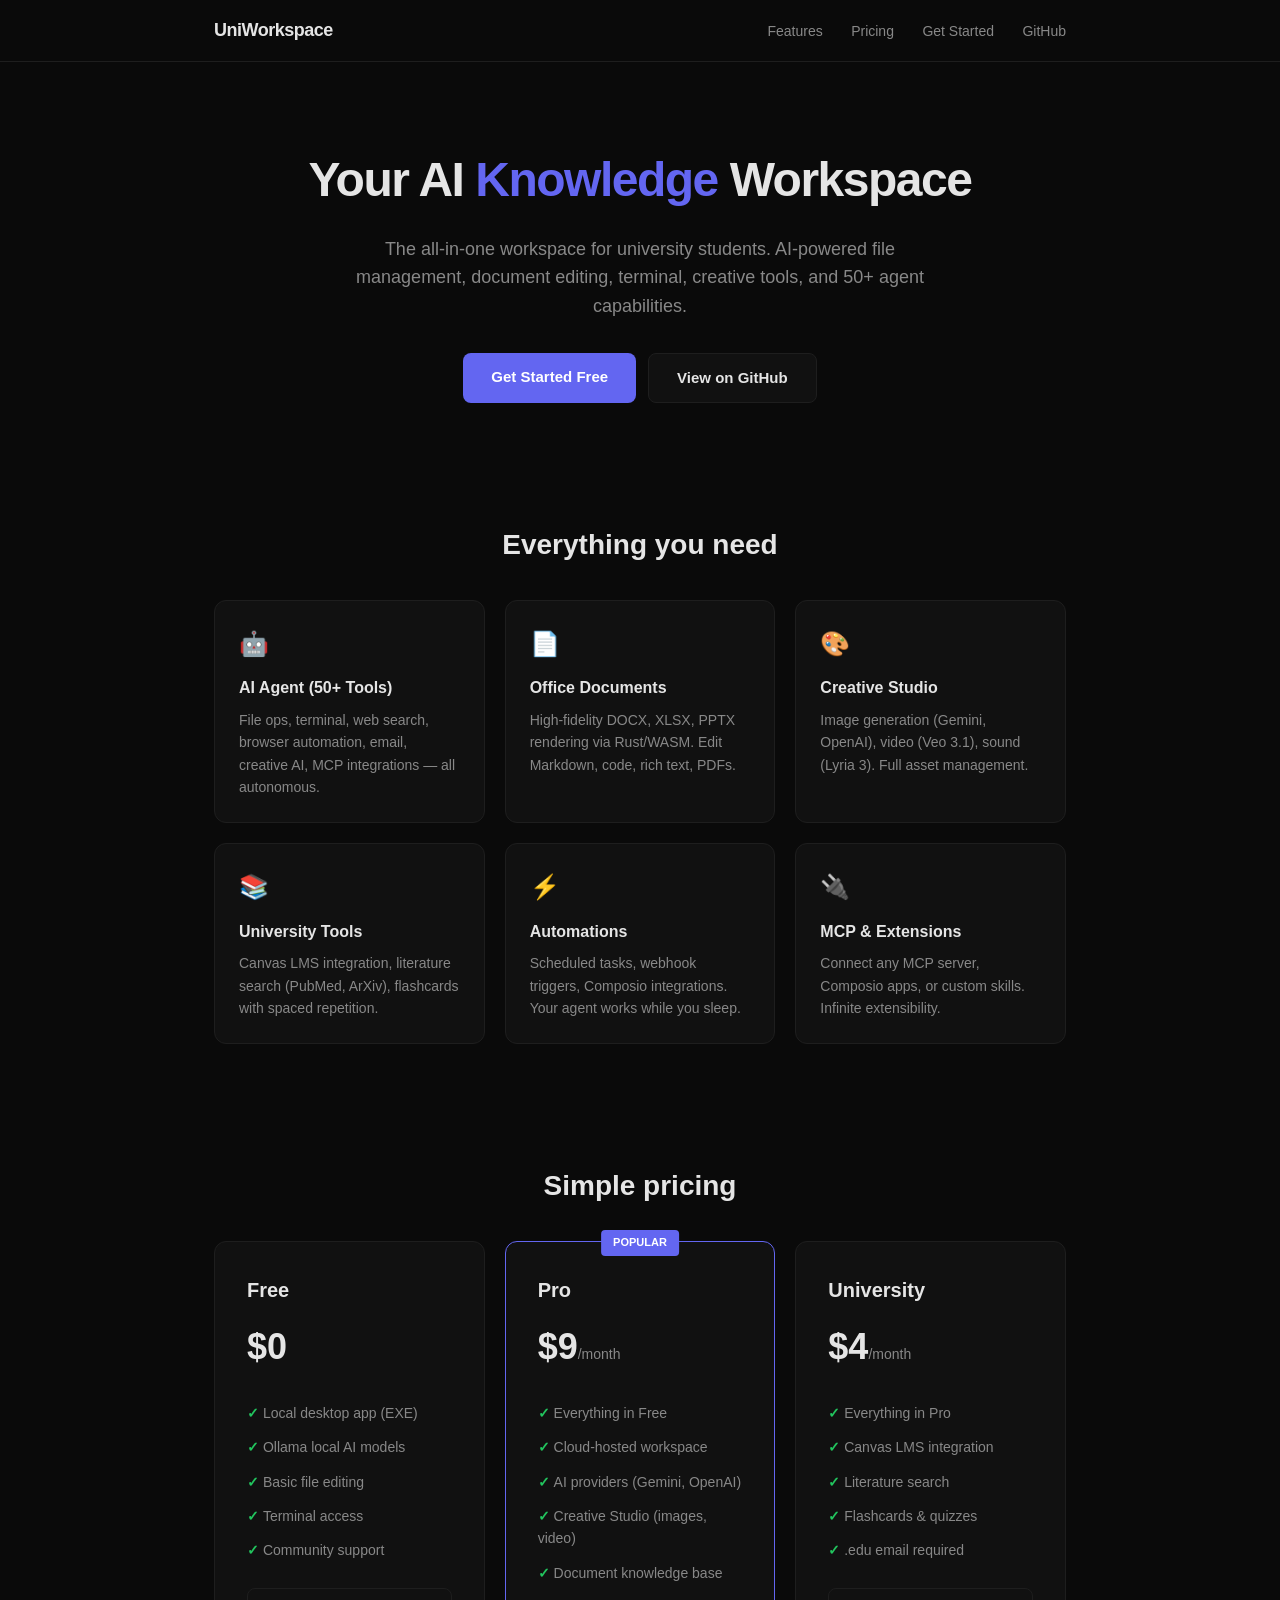
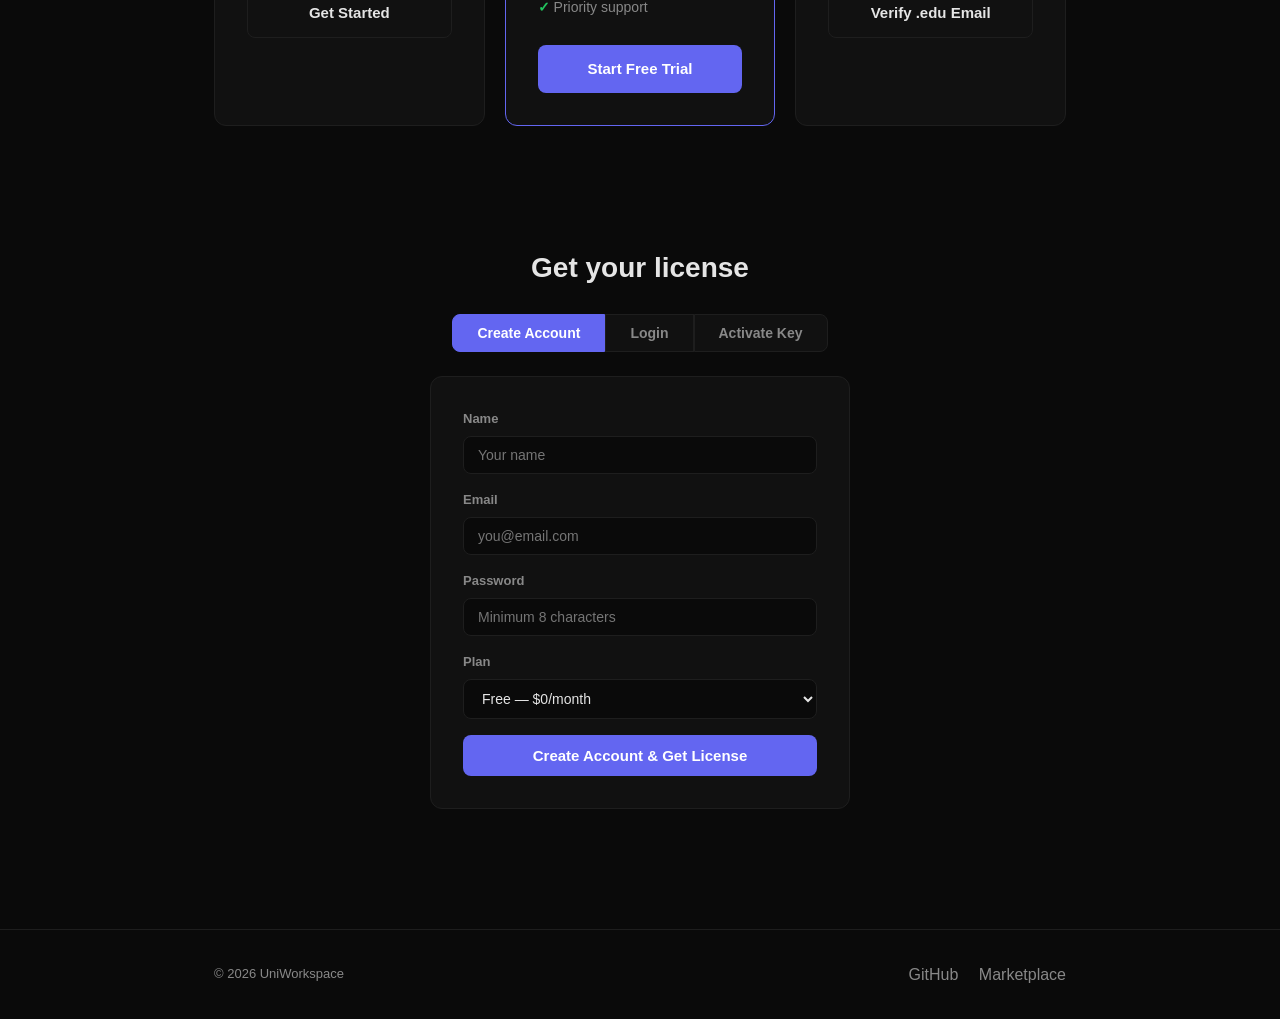
==== uniworkspace.html @ 785bf951 "Add UniWorkspace landing page with account creation and license system" ====
<!DOCTYPE html>
<html lang="en">
<head>
  <meta charset="UTF-8">
  <meta name="viewport" content="width=device-width, initial-scale=1.0">
  <title>UniWorkspace — AI Knowledge Workspace</title>
  <style>
    :root {
      --bg: #0a0a0a;
      --surface: #111111;
      --border: #1e1e1e;
      --text: #e5e5e5;
      --muted: #888;
      --accent: #6366f1;
      --accent-hover: #818cf8;
      --green: #22c55e;
      --red: #ef4444;
    }
    * { margin: 0; padding: 0; box-sizing: border-box; }
    body { font-family: -apple-system, BlinkMacSystemFont, 'Segoe UI', sans-serif; background: var(--bg); color: var(--text); line-height: 1.6; }
    .container { max-width: 900px; margin: 0 auto; padding: 0 24px; }

    /* Nav */
    nav { border-bottom: 1px solid var(--border); padding: 16px 0; }
    nav .container { display: flex; justify-content: space-between; align-items: center; }
    .nav-brand { font-weight: 700; font-size: 18px; letter-spacing: -0.5px; }
    .nav-links a { color: var(--muted); text-decoration: none; margin-left: 24px; font-size: 14px; transition: color 0.2s; }
    .nav-links a:hover { color: var(--text); }

    /* Hero */
    .hero { padding: 80px 0 60px; text-align: center; }
    .hero h1 { font-size: 48px; font-weight: 800; letter-spacing: -1.5px; margin-bottom: 16px; }
    .hero h1 span { color: var(--accent); }
    .hero p { font-size: 18px; color: var(--muted); max-width: 600px; margin: 0 auto 32px; }
    .hero-buttons { display: flex; gap: 12px; justify-content: center; flex-wrap: wrap; }
    .btn { padding: 12px 28px; border-radius: 8px; font-size: 15px; font-weight: 600; text-decoration: none; transition: all 0.2s; cursor: pointer; border: none; }
    .btn-primary { background: var(--accent); color: white; }
    .btn-primary:hover { background: var(--accent-hover); }
    .btn-secondary { background: var(--surface); color: var(--text); border: 1px solid var(--border); }
    .btn-secondary:hover { border-color: var(--accent); }

    /* Features */
    .features { padding: 60px 0; }
    .features h2 { font-size: 28px; font-weight: 700; margin-bottom: 32px; text-align: center; }
    .feature-grid { display: grid; grid-template-columns: repeat(auto-fit, minmax(250px, 1fr)); gap: 20px; }
    .feature-card { background: var(--surface); border: 1px solid var(--border); border-radius: 12px; padding: 24px; }
    .feature-card h3 { font-size: 16px; margin-bottom: 8px; }
    .feature-card p { font-size: 14px; color: var(--muted); }
    .feature-icon { font-size: 24px; margin-bottom: 12px; }

    /* Pricing */
    .pricing { padding: 60px 0; }
    .pricing h2 { font-size: 28px; font-weight: 700; margin-bottom: 32px; text-align: center; }
    .pricing-grid { display: grid; grid-template-columns: repeat(auto-fit, minmax(260px, 1fr)); gap: 20px; }
    .price-card { background: var(--surface); border: 1px solid var(--border); border-radius: 12px; padding: 32px; position: relative; }
    .price-card.popular { border-color: var(--accent); }
    .price-card.popular::before { content: 'POPULAR'; position: absolute; top: -12px; left: 50%; transform: translateX(-50%); background: var(--accent); color: white; font-size: 11px; font-weight: 700; padding: 4px 12px; border-radius: 4px; }
    .price-card h3 { font-size: 20px; margin-bottom: 4px; }
    .price-card .price { font-size: 36px; font-weight: 800; margin: 12px 0; }
    .price-card .price span { font-size: 14px; font-weight: 400; color: var(--muted); }
    .price-card ul { list-style: none; margin: 20px 0; }
    .price-card ul li { padding: 6px 0; font-size: 14px; color: var(--muted); }
    .price-card ul li::before { content: '✓ '; color: var(--green); font-weight: 700; }
    .price-card .btn { width: 100%; text-align: center; display: block; }

    /* Auth Section */
    .auth-section { padding: 60px 0; }
    .auth-tabs { display: flex; gap: 0; margin-bottom: 24px; justify-content: center; }
    .auth-tab { padding: 10px 24px; background: var(--surface); border: 1px solid var(--border); color: var(--muted); cursor: pointer; font-size: 14px; font-weight: 600; transition: all 0.2s; }
    .auth-tab:first-child { border-radius: 8px 0 0 8px; }
    .auth-tab:last-child { border-radius: 0 8px 8px 0; }
    .auth-tab.active { background: var(--accent); color: white; border-color: var(--accent); }
    .auth-form { background: var(--surface); border: 1px solid var(--border); border-radius: 12px; padding: 32px; max-width: 420px; margin: 0 auto; }
    .auth-form.hidden { display: none; }
    .form-group { margin-bottom: 16px; }
    .form-group label { display: block; font-size: 13px; font-weight: 600; margin-bottom: 6px; color: var(--muted); }
    .form-group input { width: 100%; padding: 10px 14px; background: var(--bg); border: 1px solid var(--border); border-radius: 8px; color: var(--text); font-size: 14px; outline: none; transition: border 0.2s; }
    .form-group input:focus { border-color: var(--accent); }
    .form-error { color: var(--red); font-size: 12px; margin-top: 4px; display: none; }
    .form-success { color: var(--green); font-size: 13px; margin-top: 12px; display: none; text-align: center; }

    /* License Key Display */
    .license-display { background: var(--bg); border: 1px solid var(--border); border-radius: 8px; padding: 16px; margin-top: 16px; display: none; }
    .license-display.visible { display: block; }
    .license-key { font-family: monospace; font-size: 14px; word-break: break-all; color: var(--green); background: var(--bg); padding: 12px; border-radius: 6px; border: 1px solid var(--border); }
    .license-actions { display: flex; gap: 8px; margin-top: 12px; }
    .license-actions .btn { padding: 8px 16px; font-size: 13px; }

    /* Footer */
    footer { border-top: 1px solid var(--border); padding: 32px 0; margin-top: 60px; }
    footer .container { display: flex; justify-content: space-between; align-items: center; }
    footer p { font-size: 13px; color: var(--muted); }
    footer a { color: var(--muted); text-decoration: none; }
    footer a:hover { color: var(--text); }

    @media (max-width: 640px) {
      .hero h1 { font-size: 32px; }
      .pricing-grid { grid-template-columns: 1fr; }
    }
  </style>
</head>
<body>

  <nav>
    <div class="container">
      <div class="nav-brand">UniWorkspace</div>
      <div class="nav-links">
        <a href="#features">Features</a>
        <a href="#pricing">Pricing</a>
        <a href="#auth">Get Started</a>
        <a href="https://github.com/mtenacious/UniWorkspace" target="_blank">GitHub</a>
      </div>
    </div>
  </nav>

  <section class="hero">
    <div class="container">
      <h1>Your AI <span>Knowledge</span> Workspace</h1>
      <p>The all-in-one workspace for university students. AI-powered file management, document editing, terminal, creative tools, and 50+ agent capabilities.</p>
      <div class="hero-buttons">
        <a href="#auth" class="btn btn-primary">Get Started Free</a>
        <a href="https://github.com/mtenacious/UniWorkspace" class="btn btn-secondary" target="_blank">View on GitHub</a>
      </div>
    </div>
  </section>

  <section class="features" id="features">
    <div class="container">
      <h2>Everything you need</h2>
      <div class="feature-grid">
        <div class="feature-card">
          <div class="feature-icon">🤖</div>
          <h3>AI Agent (50+ Tools)</h3>
          <p>File ops, terminal, web search, browser automation, email, creative AI, MCP integrations — all autonomous.</p>
        </div>
        <div class="feature-card">
          <div class="feature-icon">📄</div>
          <h3>Office Documents</h3>
          <p>High-fidelity DOCX, XLSX, PPTX rendering via Rust/WASM. Edit Markdown, code, rich text, PDFs.</p>
        </div>
        <div class="feature-card">
          <div class="feature-icon">🎨</div>
          <h3>Creative Studio</h3>
          <p>Image generation (Gemini, OpenAI), video (Veo 3.1), sound (Lyria 3). Full asset management.</p>
        </div>
        <div class="feature-card">
          <div class="feature-icon">📚</div>
          <h3>University Tools</h3>
          <p>Canvas LMS integration, literature search (PubMed, ArXiv), flashcards with spaced repetition.</p>
        </div>
        <div class="feature-card">
          <div class="feature-icon">⚡</div>
          <h3>Automations</h3>
          <p>Scheduled tasks, webhook triggers, Composio integrations. Your agent works while you sleep.</p>
        </div>
        <div class="feature-card">
          <div class="feature-icon">🔌</div>
          <h3>MCP & Extensions</h3>
          <p>Connect any MCP server, Composio apps, or custom skills. Infinite extensibility.</p>
        </div>
      </div>
    </div>
  </section>

  <section class="pricing" id="pricing">
    <div class="container">
      <h2>Simple pricing</h2>
      <div class="pricing-grid">
        <div class="price-card">
          <h3>Free</h3>
          <div class="price">$0</div>
          <ul>
            <li>Local desktop app (EXE)</li>
            <li>Ollama local AI models</li>
            <li>Basic file editing</li>
            <li>Terminal access</li>
            <li>Community support</li>
          </ul>
          <a href="#auth" class="btn btn-secondary">Get Started</a>
        </div>
        <div class="price-card popular">
          <h3>Pro</h3>
          <div class="price">$9<span>/month</span></div>
          <ul>
            <li>Everything in Free</li>
            <li>Cloud-hosted workspace</li>
            <li>AI providers (Gemini, OpenAI)</li>
            <li>Creative Studio (images, video)</li>
            <li>Document knowledge base</li>
            <li>Priority support</li>
          </ul>
          <a href="#auth" class="btn btn-primary">Start Free Trial</a>
        </div>
        <div class="price-card">
          <h3>University</h3>
          <div class="price">$4<span>/month</span></div>
          <ul>
            <li>Everything in Pro</li>
            <li>Canvas LMS integration</li>
            <li>Literature search</li>
            <li>Flashcards & quizzes</li>
            <li>.edu email required</li>
          </ul>
          <a href="#auth" class="btn btn-secondary">Verify .edu Email</a>
        </div>
      </div>
    </div>
  </section>

  <section class="auth-section" id="auth">
    <div class="container">
      <h2 style="text-align:center; font-size:28px; font-weight:700; margin-bottom:24px;">Get your license</h2>
      <div class="auth-tabs">
        <button class="auth-tab active" onclick="showTab('register')">Create Account</button>
        <button class="auth-tab" onclick="showTab('login')">Login</button>
        <button class="auth-tab" onclick="showTab('activate')">Activate Key</button>
      </div>

      <!-- Register Form -->
      <div class="auth-form" id="form-register">
        <div class="form-group">
          <label>Name</label>
          <input type="text" id="reg-name" placeholder="Your name">
        </div>
        <div class="form-group">
          <label>Email</label>
          <input type="email" id="reg-email" placeholder="you@email.com">
          <div class="form-error" id="reg-email-error">Please enter a valid email</div>
        </div>
        <div class="form-group">
          <label>Password</label>
          <input type="password" id="reg-password" placeholder="Minimum 8 characters">
          <div class="form-error" id="reg-password-error">Password must be at least 8 characters</div>
        </div>
        <div class="form-group">
          <label>Plan</label>
          <select id="reg-plan" style="width:100%; padding:10px 14px; background:var(--bg); border:1px solid var(--border); border-radius:8px; color:var(--text); font-size:14px; outline:none;">
            <option value="free">Free — $0/month</option>
            <option value="pro">Pro — $9/month</option>
            <option value="university">University — $4/month (.edu required)</option>
          </select>
        </div>
        <button class="btn btn-primary" style="width:100%" onclick="register()">Create Account & Get License</button>
        <div class="form-success" id="reg-success"></div>
        <div class="license-display" id="reg-license">
          <p style="font-size:13px; color:var(--muted); margin-bottom:8px;">Your license key:</p>
          <div class="license-key" id="reg-license-key"></div>
          <div class="license-actions">
            <button class="btn btn-secondary" onclick="copyKey('reg-license-key')">Copy Key</button>
            <a href="https://github.com/mtenacious/UniWorkspace/releases" class="btn btn-primary" target="_blank">Download App</a>
          </div>
        </div>
      </div>

      <!-- Login Form -->
      <div class="auth-form hidden" id="form-login">
        <div class="form-group">
          <label>Email</label>
          <input type="email" id="login-email" placeholder="you@email.com">
        </div>
        <div class="form-group">
          <label>Password</label>
          <input type="password" id="login-password" placeholder="Your password">
        </div>
        <button class="btn btn-primary" style="width:100%" onclick="login()">Login</button>
        <div class="form-success" id="login-success"></div>
        <div class="license-display" id="login-license">
          <p style="font-size:13px; color:var(--muted); margin-bottom:8px;">Your license key:</p>
          <div class="license-key" id="login-license-key"></div>
          <div class="license-actions">
            <button class="btn btn-secondary" onclick="copyKey('login-license-key')">Copy Key</button>
          </div>
        </div>
      </div>

      <!-- Activate Form -->
      <div class="auth-form hidden" id="form-activate">
        <div class="form-group">
          <label>License Key</label>
          <input type="text" id="activate-key" placeholder="Paste your license key">
        </div>
        <button class="btn btn-primary" style="width:100%" onclick="activateKey()">Activate</button>
        <div class="form-success" id="activate-success"></div>
      </div>
    </div>
  </section>

  <footer>
    <div class="container">
      <p>&copy; 2026 UniWorkspace</p>
      <div>
        <a href="https://github.com/mtenacious/UniWorkspace" target="_blank" style="margin-right:16px">GitHub</a>
        <a href="https://github.com/mtenacious/uniworkspace-marketplace" target="_blank">Marketplace</a>
      </div>
    </div>
  </footer>

  <script>
    // Simple client-side license system
    // In production, this would call a backend API
    const STORAGE_KEY = 'uniworkspace_accounts';

    function getAccounts() {
      try { return JSON.parse(localStorage.getItem(STORAGE_KEY) || '{}'); } catch { return {}; }
    }

    function saveAccounts(accounts) {
      localStorage.setItem(STORAGE_KEY, JSON.stringify(accounts));
    }

    function generateLicenseKey(email, plan) {
      const data = email + ':' + plan + ':' + Date.now();
      let hash = 0;
      for (let i = 0; i < data.length; i++) {
        const char = data.charCodeAt(i);
        hash = ((hash << 5) - hash) + char;
        hash = hash & hash;
      }
      const hex = Math.abs(hash).toString(16).padStart(8, '0');
      const ts = Date.now().toString(36);
      return 'UW-' + plan.toUpperCase().slice(0, 3) + '-' + hex + '-' + ts + '-' + hex.split('').reverse().join('');
    }

    function showTab(tab) {
      document.querySelectorAll('.auth-tab').forEach(t => t.classList.remove('active'));
      document.querySelectorAll('.auth-form').forEach(f => f.classList.add('hidden'));
      event.target.classList.add('active');
      document.getElementById('form-' + tab).classList.remove('hidden');
    }

    function register() {
      const name = document.getElementById('reg-name').value.trim();
      const email = document.getElementById('reg-email').value.trim();
      const password = document.getElementById('reg-password').value;
      const plan = document.getElementById('reg-plan').value;

      // Validate
      let valid = true;
      if (!email.includes('@')) {
        document.getElementById('reg-email-error').style.display = 'block';
        valid = false;
      } else {
        document.getElementById('reg-email-error').style.display = 'none';
      }
      if (password.length < 8) {
        document.getElementById('reg-password-error').style.display = 'block';
        valid = false;
      } else {
        document.getElementById('reg-password-error').style.display = 'none';
      }
      if (!valid) return;

      if (plan === 'university' && !email.endsWith('.edu')) {
        alert('University plan requires a .edu email address');
        return;
      }

      const accounts = getAccounts();
      if (accounts[email]) {
        alert('Account already exists. Use login instead.');
        return;
      }

      const licenseKey = generateLicenseKey(email, plan);
      accounts[email] = { name, email, password: btoa(password), plan, licenseKey, created: new Date().toISOString() };
      saveAccounts(accounts);

      document.getElementById('reg-license-key').textContent = licenseKey;
      document.getElementById('reg-license').classList.add('visible');
      document.getElementById('reg-success').textContent = 'Account created! Copy your license key below.';
      document.getElementById('reg-success').style.display = 'block';
    }

    function login() {
      const email = document.getElementById('login-email').value.trim();
      const password = document.getElementById('login-password').value;
      const accounts = getAccounts();
      const account = accounts[email];

      if (!account || account.password !== btoa(password)) {
        alert('Invalid email or password');
        return;
      }

      document.getElementById('login-license-key').textContent = account.licenseKey;
      document.getElementById('login-license').classList.add('visible');
      document.getElementById('login-success').textContent = 'Welcome back, ' + account.name + '!';
      document.getElementById('login-success').style.display = 'block';
    }

    function activateKey() {
      const key = document.getElementById('activate-key').value.trim();
      if (!key.startsWith('UW-')) {
        alert('Invalid license key format');
        return;
      }
      document.getElementById('activate-success').textContent = 'License key activated! Paste it in UniWorkspace Settings > License.';
      document.getElementById('activate-success').style.display = 'block';
    }

    function copyKey(elementId) {
      const key = document.getElementById(elementId).textContent;
      navigator.clipboard.writeText(key).then(() => {
        alert('License key copied!');
      });
    }
  </script>

</body>
</html>
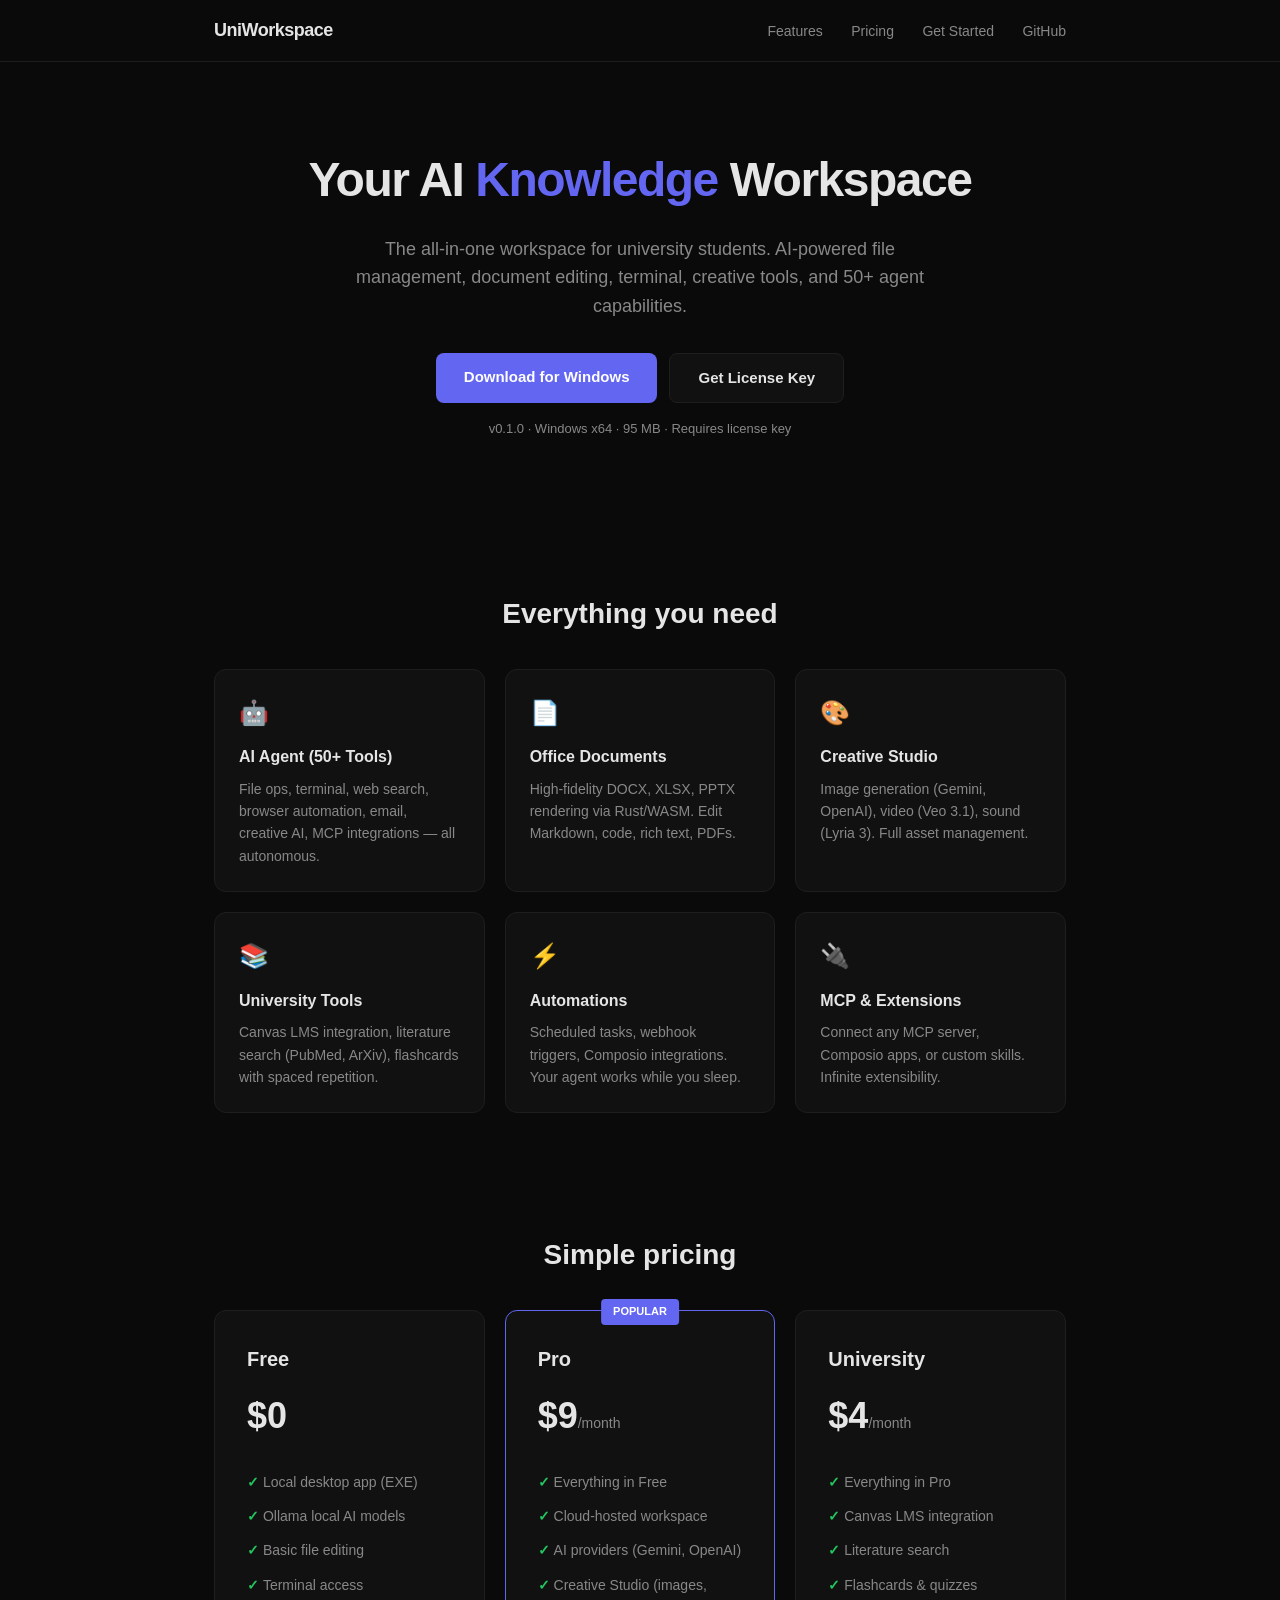
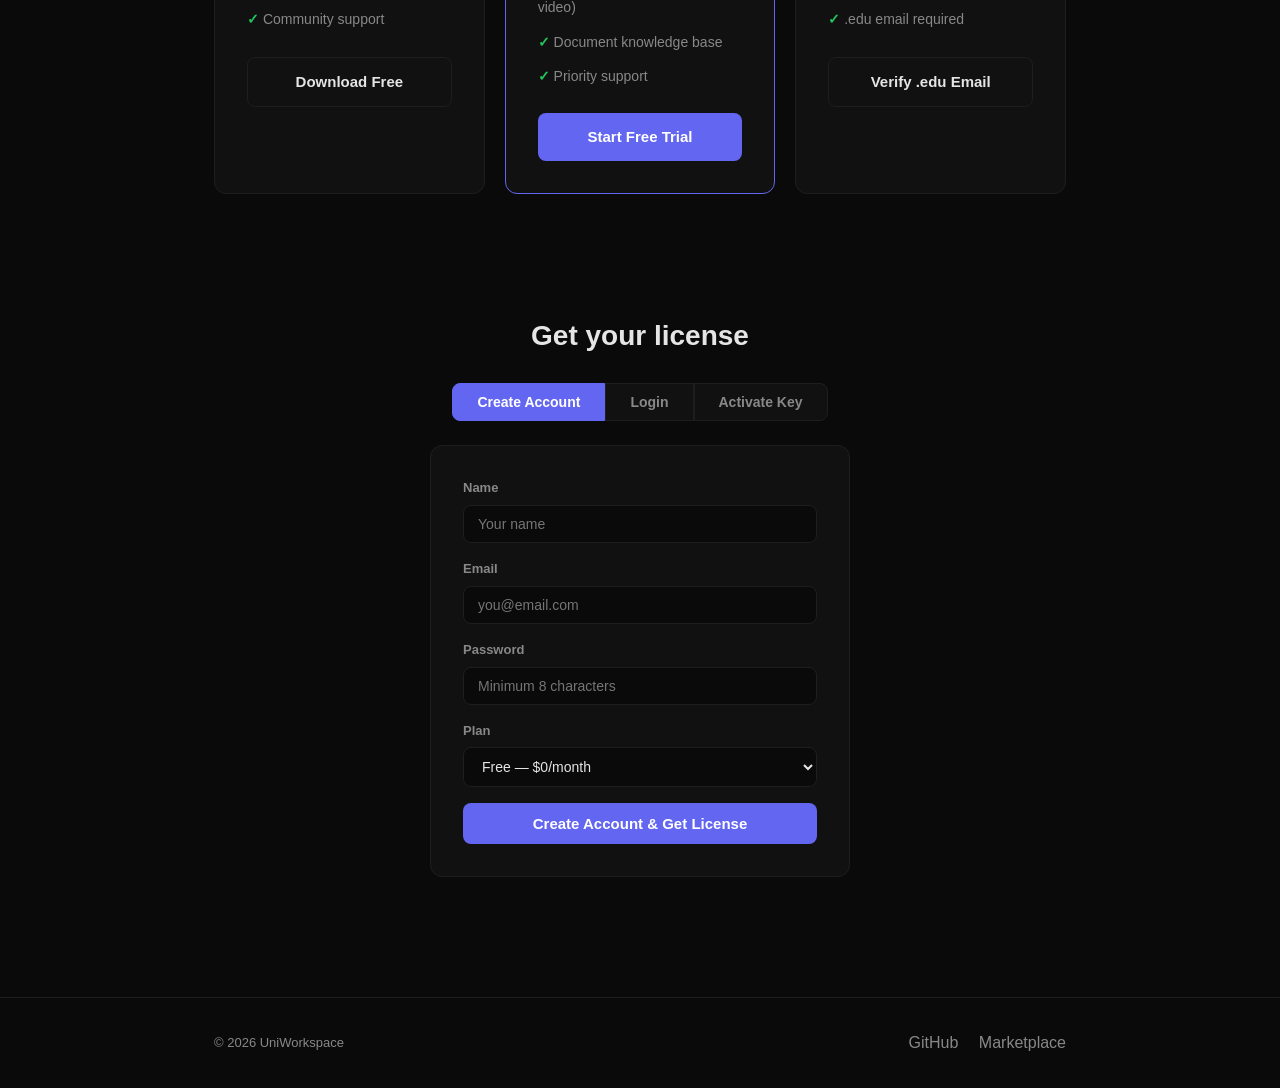
==== commit 81395c3b: "Add download button linking to GitHub Release" ====
--- a/uniworkspace.html
+++ b/uniworkspace.html
@@ -118,9 +118,10 @@
       <h1>Your AI <span>Knowledge</span> Workspace</h1>
       <p>The all-in-one workspace for university students. AI-powered file management, document editing, terminal, creative tools, and 50+ agent capabilities.</p>
       <div class="hero-buttons">
-        <a href="#auth" class="btn btn-primary">Get Started Free</a>
-        <a href="https://github.com/mtenacious/UniWorkspace" class="btn btn-secondary" target="_blank">View on GitHub</a>
-      </div>
+        <a href="https://github.com/mtenacious/UniWorkspace/releases/latest/download/UniWorkspace-0.1.0-win-x64.exe" class="btn btn-primary">Download for Windows</a>
+        <a href="#auth" class="btn btn-secondary">Get License Key</a>
+      </div>
+      <p style="font-size:13px; color:var(--muted); margin-top:16px;">v0.1.0 · Windows x64 · 95 MB · Requires license key</p>
     </div>
   </section>
 
@@ -176,7 +177,7 @@
             <li>Terminal access</li>
             <li>Community support</li>
           </ul>
-          <a href="#auth" class="btn btn-secondary">Get Started</a>
+          <a href="https://github.com/mtenacious/UniWorkspace/releases/latest/download/UniWorkspace-0.1.0-win-x64.exe" class="btn btn-secondary">Download Free</a>
         </div>
         <div class="price-card popular">
           <h3>Pro</h3>
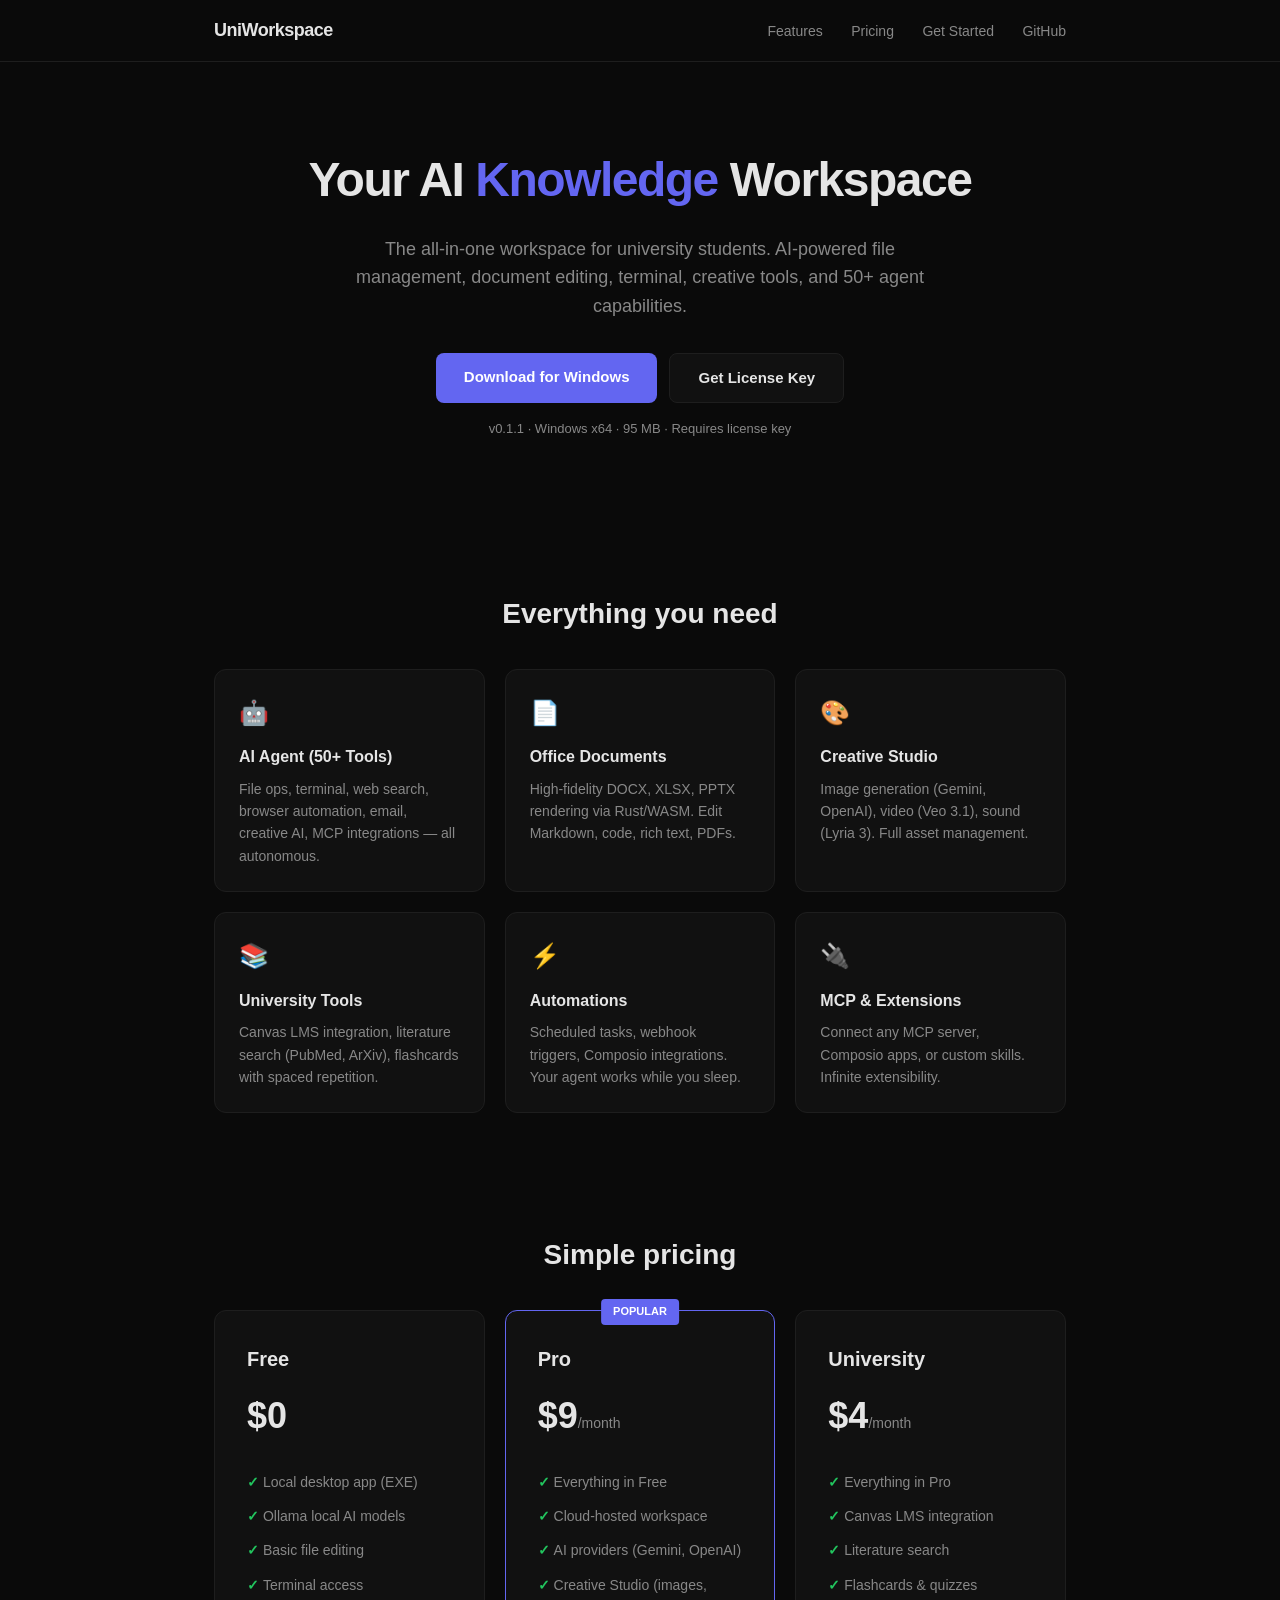
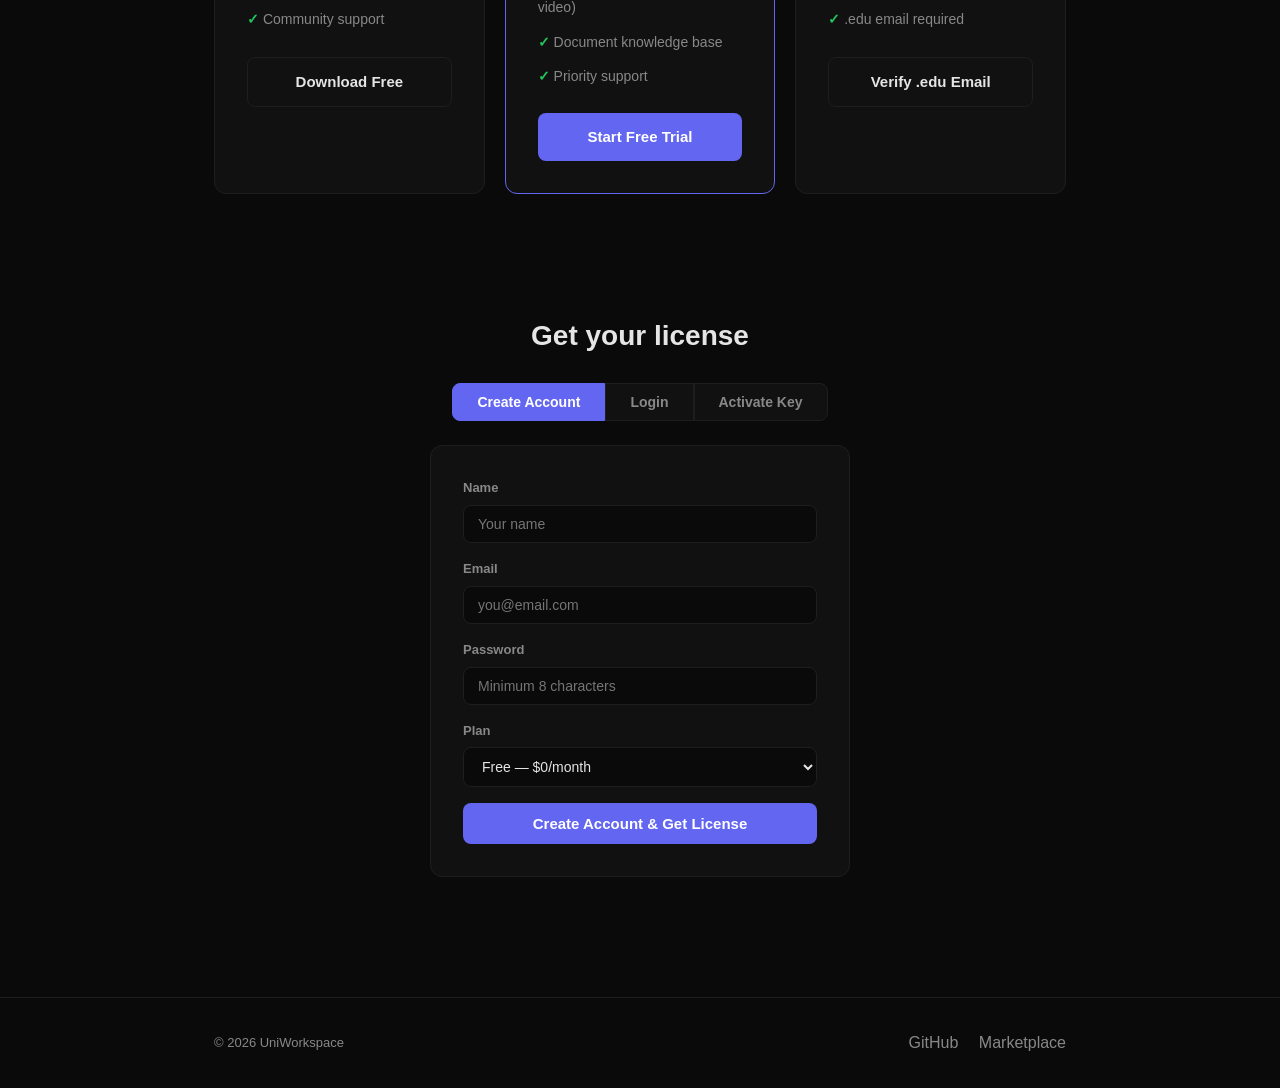
==== commit 9264d029: "Update download link to v0.1.1" ====
--- a/uniworkspace.html
+++ b/uniworkspace.html
@@ -118,10 +118,10 @@
       <h1>Your AI <span>Knowledge</span> Workspace</h1>
       <p>The all-in-one workspace for university students. AI-powered file management, document editing, terminal, creative tools, and 50+ agent capabilities.</p>
       <div class="hero-buttons">
-        <a href="https://github.com/mtenacious/UniWorkspace/releases/latest/download/UniWorkspace-0.1.0-win-x64.exe" class="btn btn-primary">Download for Windows</a>
+        <a href="https://github.com/mtenacious/UniWorkspace/releases/latest/download/UniWorkspace-0.1.1-win-x64.exe" class="btn btn-primary">Download for Windows</a>
         <a href="#auth" class="btn btn-secondary">Get License Key</a>
       </div>
-      <p style="font-size:13px; color:var(--muted); margin-top:16px;">v0.1.0 · Windows x64 · 95 MB · Requires license key</p>
+      <p style="font-size:13px; color:var(--muted); margin-top:16px;">v0.1.1 · Windows x64 · 95 MB · Requires license key</p>
     </div>
   </section>
 
@@ -177,7 +177,7 @@
             <li>Terminal access</li>
             <li>Community support</li>
           </ul>
-          <a href="https://github.com/mtenacious/UniWorkspace/releases/latest/download/UniWorkspace-0.1.0-win-x64.exe" class="btn btn-secondary">Download Free</a>
+          <a href="https://github.com/mtenacious/UniWorkspace/releases/latest/download/UniWorkspace-0.1.1-win-x64.exe" class="btn btn-secondary">Download Free</a>
         </div>
         <div class="price-card popular">
           <h3>Pro</h3>
@@ -319,7 +319,8 @@
       }
       const hex = Math.abs(hash).toString(16).padStart(8, '0');
       const ts = Date.now().toString(36);
-      return 'UW-' + plan.toUpperCase().slice(0, 3) + '-' + hex + '-' + ts + '-' + hex.split('').reverse().join('');
+      const planCode = plan === 'free' ? 'FREE' : plan === 'pro' ? 'PRO' : 'UNI';
+      return 'UW-' + planCode + '-' + hex + '-' + ts + '-' + hex.split('').reverse().join('');
     }
 
     function showTab(tab) {
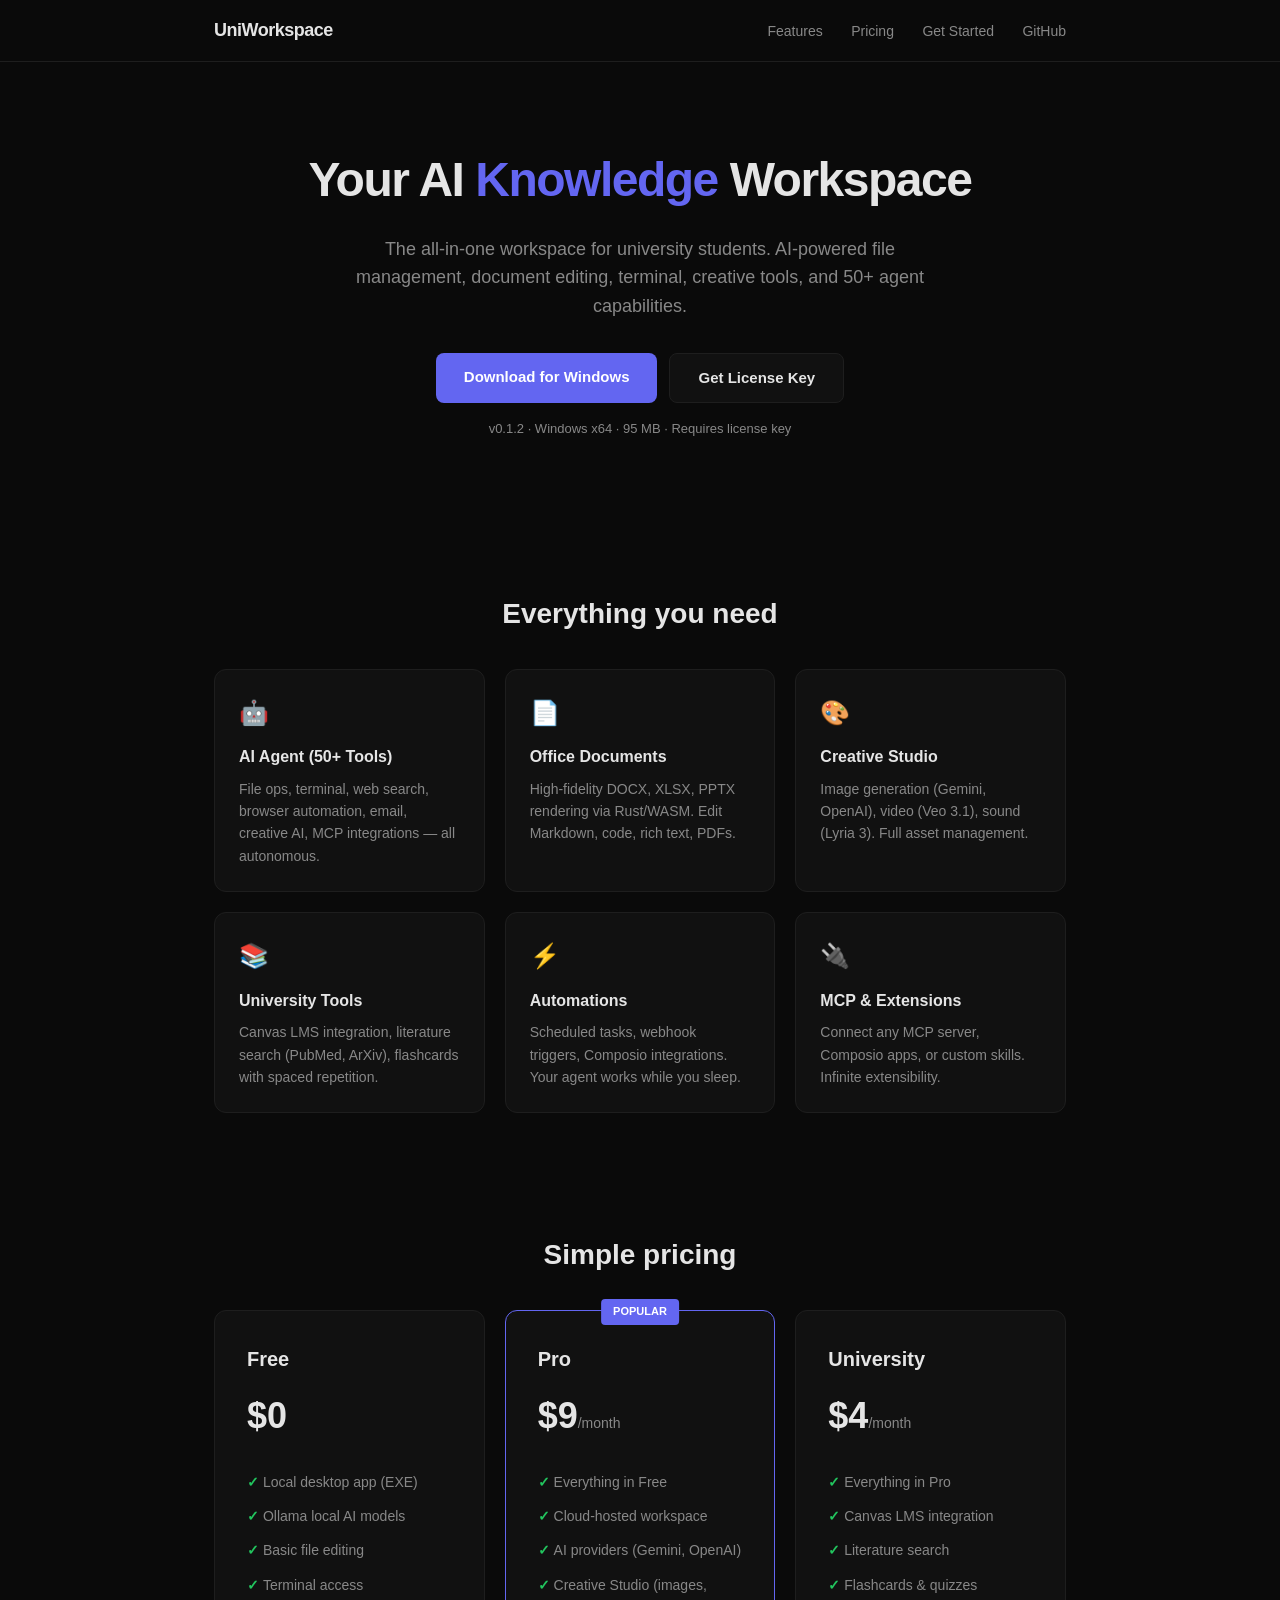
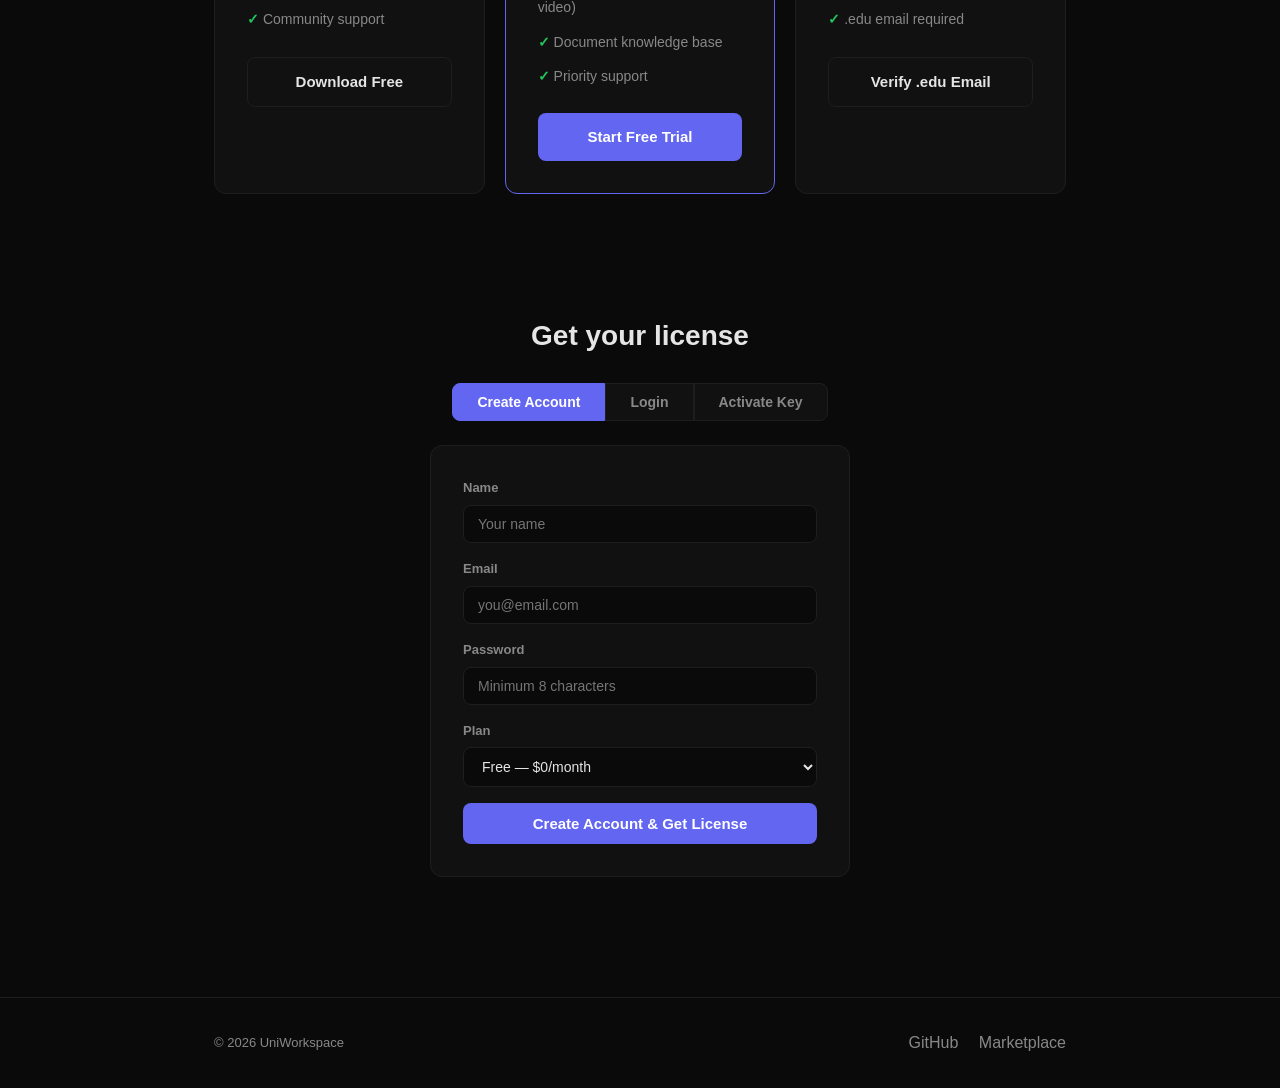
==== commit 39a27cc3: "Update download link to v0.1.2" ====
--- a/uniworkspace.html
+++ b/uniworkspace.html
@@ -118,10 +118,10 @@
       <h1>Your AI <span>Knowledge</span> Workspace</h1>
       <p>The all-in-one workspace for university students. AI-powered file management, document editing, terminal, creative tools, and 50+ agent capabilities.</p>
       <div class="hero-buttons">
-        <a href="https://github.com/mtenacious/UniWorkspace/releases/latest/download/UniWorkspace-0.1.1-win-x64.exe" class="btn btn-primary">Download for Windows</a>
+        <a href="https://github.com/mtenacious/UniWorkspace/releases/latest/download/UniWorkspace-0.1.2-win-x64.exe" class="btn btn-primary">Download for Windows</a>
         <a href="#auth" class="btn btn-secondary">Get License Key</a>
       </div>
-      <p style="font-size:13px; color:var(--muted); margin-top:16px;">v0.1.1 · Windows x64 · 95 MB · Requires license key</p>
+      <p style="font-size:13px; color:var(--muted); margin-top:16px;">v0.1.2 · Windows x64 · 95 MB · Requires license key</p>
     </div>
   </section>
 
@@ -177,7 +177,7 @@
             <li>Terminal access</li>
             <li>Community support</li>
           </ul>
-          <a href="https://github.com/mtenacious/UniWorkspace/releases/latest/download/UniWorkspace-0.1.1-win-x64.exe" class="btn btn-secondary">Download Free</a>
+          <a href="https://github.com/mtenacious/UniWorkspace/releases/latest/download/UniWorkspace-0.1.2-win-x64.exe" class="btn btn-secondary">Download Free</a>
         </div>
         <div class="price-card popular">
           <h3>Pro</h3>
@@ -320,7 +320,38 @@
       const hex = Math.abs(hash).toString(16).padStart(8, '0');
       const ts = Date.now().toString(36);
       const planCode = plan === 'free' ? 'FREE' : plan === 'pro' ? 'PRO' : 'UNI';
-      return 'UW-' + planCode + '-' + hex + '-' + ts + '-' + hex.split('').reverse().join('');
+      const key = 'UW-' + planCode + '-' + hex + '-' + ts + '-' + hex.split('').reverse().join('');
+
+      // Save to Supabase for server-side validation
+      saveLicenseToServer(key, email, plan);
+
+      return key;
+    }
+
+    // Supabase config
+    const SUPABASE_URL = 'https://jcmesgaztghqkvpbzasi.supabase.co';
+    const SUPABASE_KEY = 'eyJhbGciOiJIUzI1NiIsInR5cCI6IkpXVCJ9.eyJpc3MiOiJzdXBhYmFzZSIsInJlZiI6ImpjbWVzZ2F6dGdocWt2cGJ6YXNpIiwicm9sZSI6ImFub24iLCJpYXQiOjE3ODM2Nzg2NjksImV4cCI6MjA5OTI1NDY2OX0.21OweJkrzzQvrqSKSxfXTv_APAJsYOAj_l4ZFz0h6bM';
+
+    async function saveLicenseToServer(key, email, plan) {
+      try {
+        await fetch(SUPABASE_URL + '/rest/v1/licenses', {
+          method: 'POST',
+          headers: {
+            'Content-Type': 'application/json',
+            'apikey': SUPABASE_KEY,
+            'Authorization': 'Bearer ' + SUPABASE_KEY,
+          },
+          body: JSON.stringify({
+            license_key: key,
+            email: email,
+            plan: plan,
+            created_at: new Date().toISOString(),
+            active: true,
+          }),
+        });
+      } catch (err) {
+        console.log('Server save failed (offline mode):', err);
+      }
     }
 
     function showTab(tab) {
